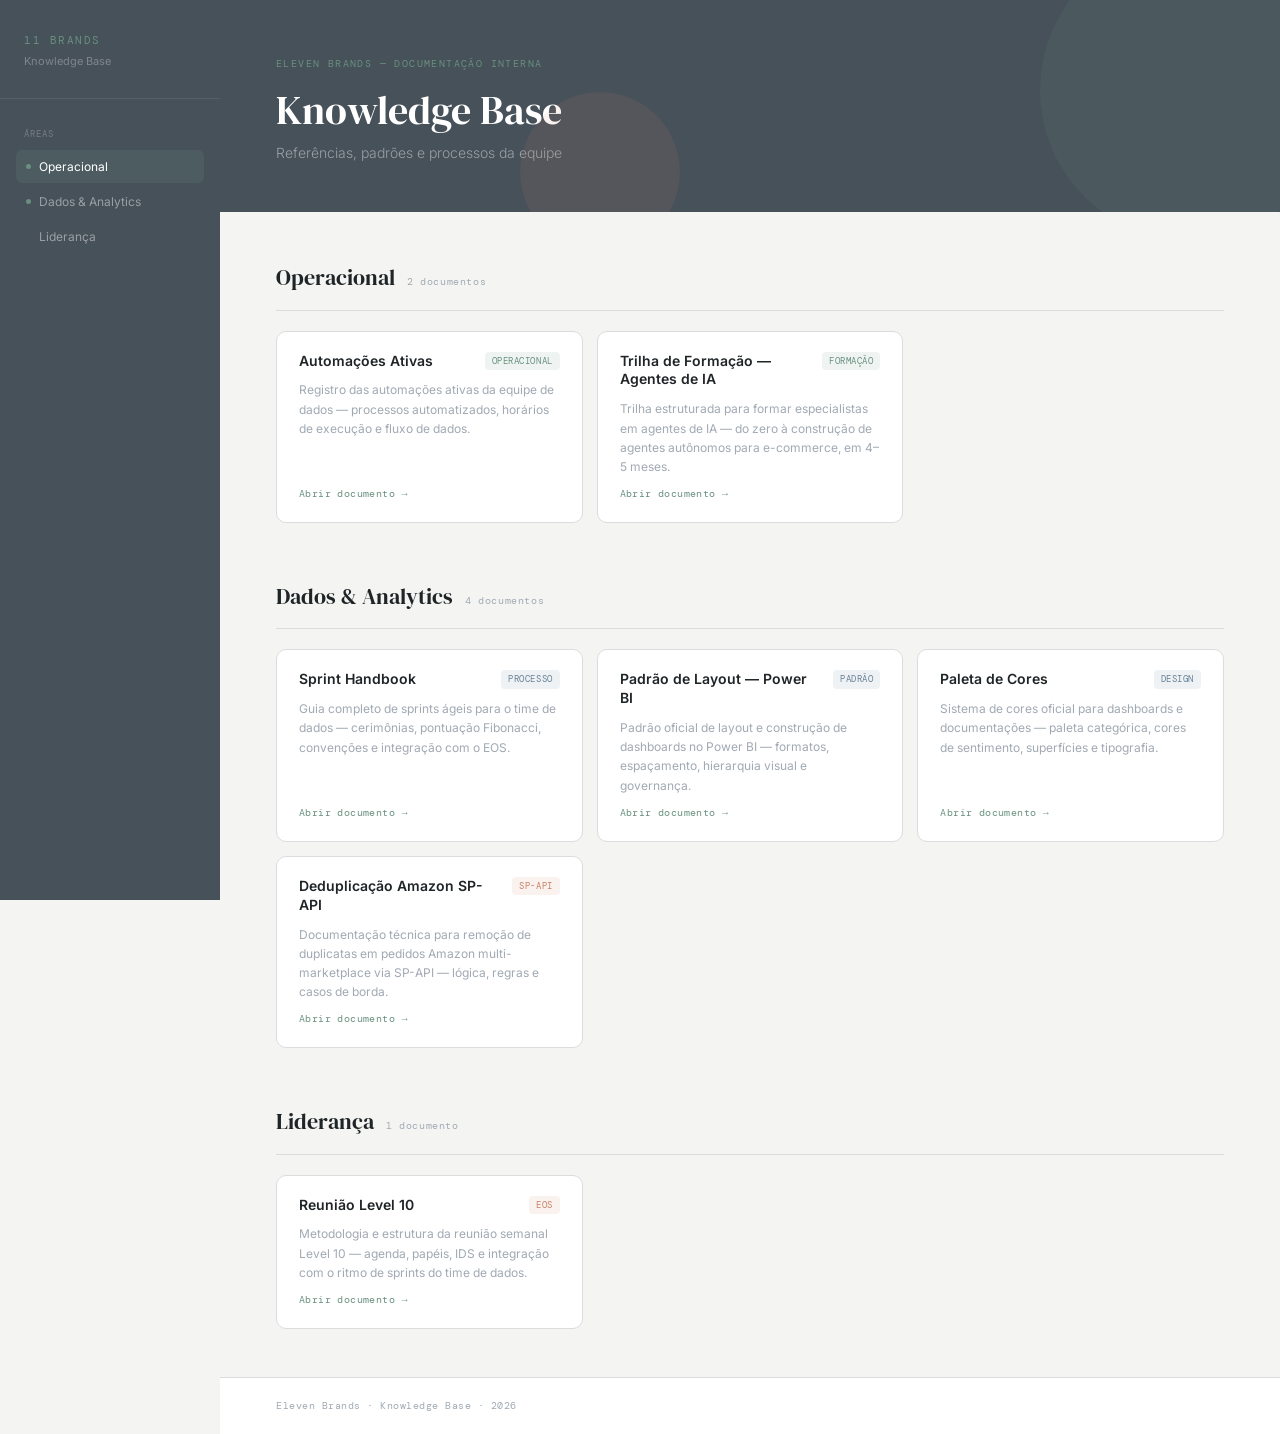
==== docs/index.html @ bc6799af "feat(docs): create Knowledge Base index page - Creates docs/index.html as the root landing page for " ====
<!DOCTYPE html>
<html lang="pt-BR">
<head>
<meta charset="UTF-8">
<meta name="viewport" content="width=device-width, initial-scale=1.0">
<title>Knowledge Base — Eleven Brands</title>
<link href="https://fonts.googleapis.com/css2?family=DM+Serif+Display&family=DM+Mono:wght@400;500&family=Inter:wght@300;400;500;600&display=swap" rel="stylesheet">
<style>
  /* ── VARIABLES ── */
  :root {
    --sage: #68907E;
    --graphite: #47515A;
    --blue-gray: #668197;
    --terracotta: #C68065;
    --gray-mid: #A1A9B3;
    --bg-page: #F4F5F3;
    --bg-visual: #FFFFFF;
    --border: #DADDDD;
    --text-title: #1F2427;
    --text-label: #47515A;
    --font-serif: 'DM Serif Display', serif;
    --font-sans: 'Inter', sans-serif;
    --font-mono: 'DM Mono', monospace;
  }

  * { margin: 0; padding: 0; box-sizing: border-box; }

  body {
    font-family: var(--font-sans);
    background: var(--bg-page);
    color: var(--text-title);
    font-size: 14px;
    line-height: 1.6;
    display: flex;
    min-height: 100vh;
  }

  /* ── SIDEBAR ── */
  .sidebar {
    width: 220px;
    flex-shrink: 0;
    background: var(--graphite);
    min-height: 100vh;
    position: fixed;
    top: 0; left: 0; bottom: 0;
    display: flex;
    flex-direction: column;
    padding: 32px 0;
    z-index: 10;
  }
  .sidebar-logo {
    padding: 0 24px 28px;
    border-bottom: 1px solid rgba(255,255,255,0.08);
    margin-bottom: 24px;
  }
  .sidebar-logo-name {
    font-family: var(--font-mono);
    font-size: 11px;
    letter-spacing: 0.14em;
    text-transform: uppercase;
    color: var(--sage);
  }
  .sidebar-logo-sub {
    font-size: 11px;
    color: rgba(255,255,255,0.3);
    margin-top: 3px;
  }
  .sidebar-nav { padding: 0 16px; display: flex; flex-direction: column; gap: 2px; }
  .sidebar-section-label {
    font-family: var(--font-mono);
    font-size: 9px;
    text-transform: uppercase;
    letter-spacing: 0.12em;
    color: rgba(255,255,255,0.25);
    padding: 0 8px;
    margin-bottom: 6px;
    margin-top: 4px;
  }
  .sidebar-link {
    display: flex;
    align-items: center;
    gap: 8px;
    padding: 7px 10px;
    border-radius: 6px;
    font-size: 12px;
    color: rgba(255,255,255,0.45);
    text-decoration: none;
    transition: background 0.15s, color 0.15s;
  }
  .sidebar-link:hover { background: rgba(255,255,255,0.07); color: rgba(255,255,255,0.8); }
  .sidebar-link.active { background: rgba(104,144,126,0.18); color: #fff; }
  .sidebar-dot {
    width: 5px; height: 5px;
    border-radius: 50%;
    background: var(--sage);
    flex-shrink: 0;
    opacity: 0;
    transition: opacity 0.15s;
  }
  .sidebar-link.active .sidebar-dot { opacity: 1; }

  /* ── MAIN ── */
  .main {
    margin-left: 220px;
    flex: 1;
    min-height: 100vh;
    display: flex;
    flex-direction: column;
  }

  /* ── HERO ── */
  .hero {
    background: var(--graphite);
    padding: 56px 56px 48px;
    position: relative;
    overflow: hidden;
  }
  .hero::before {
    content: '';
    position: absolute;
    top: -60px; right: -60px;
    width: 300px; height: 300px;
    border-radius: 50%;
    background: var(--sage);
    opacity: 0.12;
  }
  .hero::after {
    content: '';
    position: absolute;
    bottom: -40px; left: 300px;
    width: 160px; height: 160px;
    border-radius: 50%;
    background: var(--terracotta);
    opacity: 0.1;
  }
  .hero-label {
    font-family: var(--font-mono);
    font-size: 10px;
    letter-spacing: 0.14em;
    text-transform: uppercase;
    color: var(--sage);
    margin-bottom: 16px;
  }
  .hero h1 {
    font-family: var(--font-serif);
    font-size: 40px;
    font-weight: 400;
    color: #fff;
    line-height: 1.1;
    margin-bottom: 10px;
  }
  .hero-sub {
    font-size: 14px;
    color: rgba(255,255,255,0.45);
    font-weight: 300;
  }

  /* ── CONTENT ── */
  .content {
    flex: 1;
    padding: 48px 56px;
    display: flex;
    flex-direction: column;
    gap: 56px;
  }

  /* ── GROUP ── */
  .group-header {
    display: flex;
    align-items: baseline;
    gap: 12px;
    margin-bottom: 20px;
    padding-bottom: 14px;
    border-bottom: 1px solid var(--border);
  }
  .group-title {
    font-family: var(--font-serif);
    font-size: 22px;
    font-weight: 400;
    color: var(--text-title);
  }
  .group-count {
    font-family: var(--font-mono);
    font-size: 10px;
    color: var(--gray-mid);
    letter-spacing: 0.06em;
  }

  /* ── DOC GRID ── */
  .doc-grid {
    display: grid;
    grid-template-columns: repeat(auto-fill, minmax(260px, 1fr));
    gap: 14px;
  }
  .doc-card {
    background: var(--bg-visual);
    border: 1px solid var(--border);
    border-radius: 10px;
    padding: 20px 22px;
    text-decoration: none;
    display: flex;
    flex-direction: column;
    gap: 10px;
    transition: border-color 0.15s, box-shadow 0.15s;
  }
  .doc-card:hover {
    border-color: var(--sage);
    box-shadow: 0 2px 12px rgba(104,144,126,0.1);
  }
  .doc-card-top {
    display: flex;
    align-items: flex-start;
    justify-content: space-between;
    gap: 10px;
  }
  .doc-card-title {
    font-weight: 600;
    font-size: 14px;
    color: var(--text-title);
    line-height: 1.35;
  }
  .doc-card-tag {
    font-family: var(--font-mono);
    font-size: 9px;
    padding: 2px 7px;
    border-radius: 4px;
    background: rgba(104,144,126,0.1);
    color: var(--sage);
    text-transform: uppercase;
    letter-spacing: 0.06em;
    white-space: nowrap;
    flex-shrink: 0;
  }
  .doc-card-tag.blue { background: rgba(102,129,151,0.1); color: var(--blue-gray); }
  .doc-card-tag.terra { background: rgba(198,128,101,0.1); color: var(--terracotta); }
  .doc-card-desc {
    font-size: 12px;
    color: var(--gray-mid);
    line-height: 1.6;
    flex: 1;
  }
  .doc-card-action {
    font-family: var(--font-mono);
    font-size: 10px;
    color: var(--sage);
    letter-spacing: 0.04em;
  }

  /* ── FOOTER ── */
  .footer {
    padding: 20px 56px;
    border-top: 1px solid var(--border);
    font-family: var(--font-mono);
    font-size: 10px;
    color: var(--gray-mid);
    letter-spacing: 0.05em;
    background: var(--bg-visual);
  }
</style>
</head>
<body>

<!-- SIDEBAR -->
<aside class="sidebar">
  <div class="sidebar-logo">
    <div class="sidebar-logo-name">11 Brands</div>
    <div class="sidebar-logo-sub">Knowledge Base</div>
  </div>
  <nav class="sidebar-nav">
    <div class="sidebar-section-label">Áreas</div>
    <a href="#operacional" class="sidebar-link" data-section="operacional">
      <span class="sidebar-dot"></span> Operacional
    </a>
    <a href="#dados" class="sidebar-link" data-section="dados">
      <span class="sidebar-dot"></span> Dados & Analytics
    </a>
    <a href="#lideranca" class="sidebar-link" data-section="lideranca">
      <span class="sidebar-dot"></span> Liderança
    </a>
  </nav>
</aside>

<!-- MAIN -->
<div class="main">

  <!-- HERO -->
  <div class="hero">
    <div class="hero-label">Eleven Brands — Documentação Interna</div>
    <h1>Knowledge Base</h1>
    <div class="hero-sub">Referências, padrões e processos da equipe</div>
  </div>

  <!-- CONTENT -->
  <div class="content">

    <!-- GROUP: OPERACIONAL -->
    <section class="group" id="operacional">
      <div class="group-header">
        <h2 class="group-title">Operacional</h2>
        <span class="group-count">2 documentos</span>
      </div>
      <div class="doc-grid">

        <a class="doc-card" href="./11_brands/operacional/automations.html">
          <div class="doc-card-top">
            <h3 class="doc-card-title">Automações Ativas</h3>
            <span class="doc-card-tag">Operacional</span>
          </div>
          <p class="doc-card-desc">Registro das automações ativas da equipe de dados — processos automatizados, horários de execução e fluxo de dados.</p>
          <span class="doc-card-action">Abrir documento →</span>
        </a>

        <a class="doc-card" href="./11_brands/operacional/recommended_courses.html">
          <div class="doc-card-top">
            <h3 class="doc-card-title">Trilha de Formação — Agentes de IA</h3>
            <span class="doc-card-tag">Formação</span>
          </div>
          <p class="doc-card-desc">Trilha estruturada para formar especialistas em agentes de IA — do zero à construção de agentes autônomos para e-commerce, em 4–5 meses.</p>
          <span class="doc-card-action">Abrir documento →</span>
        </a>

      </div>
    </section>

    <!-- GROUP: DADOS & ANALYTICS -->
    <section class="group" id="dados">
      <div class="group-header">
        <h2 class="group-title">Dados & Analytics</h2>
        <span class="group-count">4 documentos</span>
      </div>
      <div class="doc-grid">

        <a class="doc-card" href="./11_brands/dados-analytics/data_sprint_handbook.html">
          <div class="doc-card-top">
            <h3 class="doc-card-title">Sprint Handbook</h3>
            <span class="doc-card-tag blue">Processo</span>
          </div>
          <p class="doc-card-desc">Guia completo de sprints ágeis para o time de dados — cerimônias, pontuação Fibonacci, convenções e integração com o EOS.</p>
          <span class="doc-card-action">Abrir documento →</span>
        </a>

        <a class="doc-card" href="./11_brands/dados-analytics/layout_standard_for_power_bi.html">
          <div class="doc-card-top">
            <h3 class="doc-card-title">Padrão de Layout — Power BI</h3>
            <span class="doc-card-tag blue">Padrão</span>
          </div>
          <p class="doc-card-desc">Padrão oficial de layout e construção de dashboards no Power BI — formatos, espaçamento, hierarquia visual e governança.</p>
          <span class="doc-card-action">Abrir documento →</span>
        </a>

        <a class="doc-card" href="./11_brands/dados-analytics/color_palette.html">
          <div class="doc-card-top">
            <h3 class="doc-card-title">Paleta de Cores</h3>
            <span class="doc-card-tag blue">Design</span>
          </div>
          <p class="doc-card-desc">Sistema de cores oficial para dashboards e documentações — paleta categórica, cores de sentimento, superfícies e tipografia.</p>
          <span class="doc-card-action">Abrir documento →</span>
        </a>

        <a class="doc-card" href="./11_brands/dados-analytics/amazon_multimarketplace_dedup.html">
          <div class="doc-card-top">
            <h3 class="doc-card-title">Deduplicação Amazon SP-API</h3>
            <span class="doc-card-tag terra">SP-API</span>
          </div>
          <p class="doc-card-desc">Documentação técnica para remoção de duplicatas em pedidos Amazon multi-marketplace via SP-API — lógica, regras e casos de borda.</p>
          <span class="doc-card-action">Abrir documento →</span>
        </a>

      </div>
    </section>

    <!-- GROUP: LIDERANÇA -->
    <section class="group" id="lideranca">
      <div class="group-header">
        <h2 class="group-title">Liderança</h2>
        <span class="group-count">1 documento</span>
      </div>
      <div class="doc-grid">

        <a class="doc-card" href="./11_brands/lideranca/l10_meetings.html">
          <div class="doc-card-top">
            <h3 class="doc-card-title">Reunião Level 10</h3>
            <span class="doc-card-tag terra">EOS</span>
          </div>
          <p class="doc-card-desc">Metodologia e estrutura da reunião semanal Level 10 — agenda, papéis, IDS e integração com o ritmo de sprints do time de dados.</p>
          <span class="doc-card-action">Abrir documento →</span>
        </a>

      </div>
    </section>

  </div><!-- /content -->

  <div class="footer">
    Eleven Brands · Knowledge Base · 2026
  </div>

</div><!-- /main -->

<script>
  const links = document.querySelectorAll('.sidebar-link[data-section]');
  const sections = Array.from(links).map(l => document.getElementById(l.dataset.section)).filter(Boolean);

  function setActive() {
    let current = sections[0];
    sections.forEach(s => { if (s.getBoundingClientRect().top <= 120) current = s; });
    links.forEach(l => l.classList.toggle('active', l.dataset.section === current.id));
  }

  window.addEventListener('scroll', setActive, { passive: true });
  setActive();
</script>

</body>
</html>
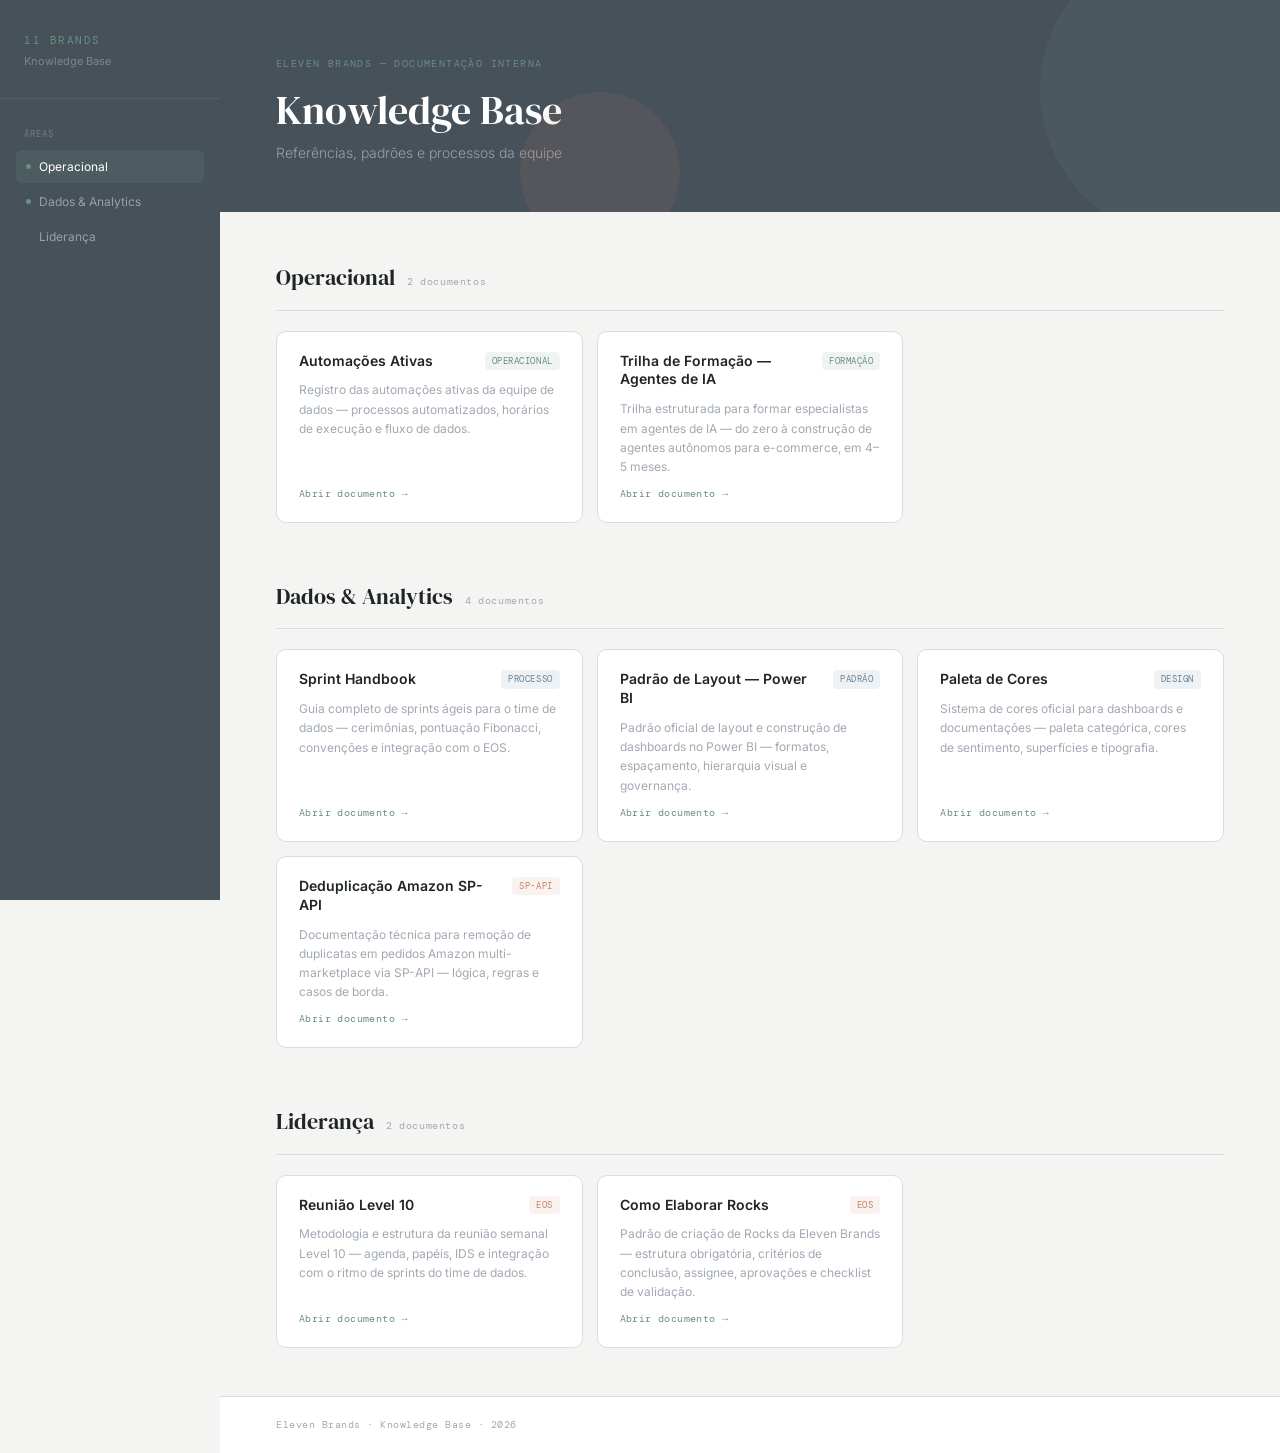
==== commit 368ebae9: "feat(docs): add SOP de Rocks to Liderança section Adds interactive HTML document "Como Elaborar Rock" ====
--- a/docs/index.html
+++ b/docs/index.html
@@ -373,7 +373,7 @@
     <section class="group" id="lideranca">
       <div class="group-header">
         <h2 class="group-title">Liderança</h2>
-        <span class="group-count">1 documento</span>
+        <span class="group-count">2 documentos</span>
       </div>
       <div class="doc-grid">
 
@@ -383,6 +383,15 @@
             <span class="doc-card-tag terra">EOS</span>
           </div>
           <p class="doc-card-desc">Metodologia e estrutura da reunião semanal Level 10 — agenda, papéis, IDS e integração com o ritmo de sprints do time de dados.</p>
+          <span class="doc-card-action">Abrir documento →</span>
+        </a>
+
+        <a class="doc-card" href="./11_brands/lideranca/rocks_sop.html">
+          <div class="doc-card-top">
+            <h3 class="doc-card-title">Como Elaborar Rocks</h3>
+            <span class="doc-card-tag terra">EOS</span>
+          </div>
+          <p class="doc-card-desc">Padrão de criação de Rocks da Eleven Brands — estrutura obrigatória, critérios de conclusão, assignee, aprovações e checklist de validação.</p>
           <span class="doc-card-action">Abrir documento →</span>
         </a>
 
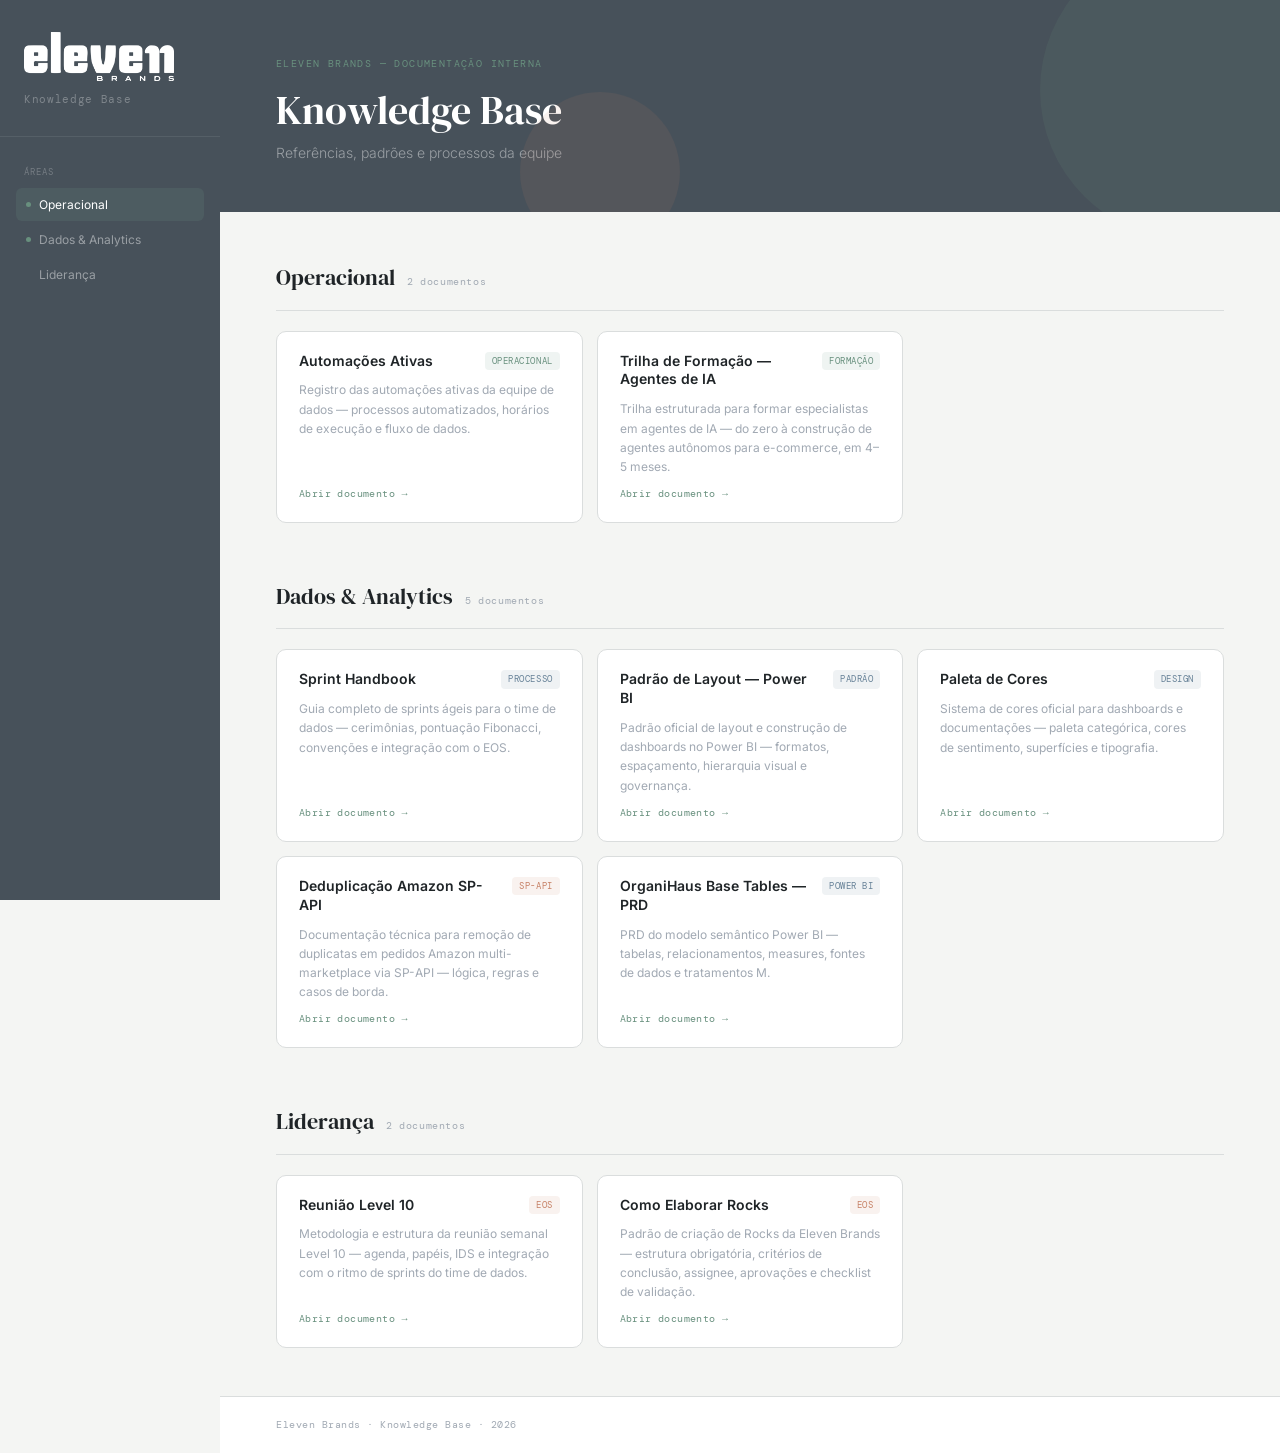
==== commit cb2763b0: "feat(docs): adicionar menu de navegação e botão de voltar nas páginas Adiciona um botão de voltar (í" ====
--- a/docs/index.html
+++ b/docs/index.html
@@ -53,17 +53,18 @@
     border-bottom: 1px solid rgba(255,255,255,0.08);
     margin-bottom: 24px;
   }
-  .sidebar-logo-name {
+  .sidebar-logo-img {
+    width: 100%;
+    max-width: 150px;
+    height: auto;
+    display: block;
+  }
+  .sidebar-logo-sub {
     font-family: var(--font-mono);
     font-size: 11px;
-    letter-spacing: 0.14em;
-    text-transform: uppercase;
-    color: var(--sage);
-  }
-  .sidebar-logo-sub {
-    font-size: 11px;
+    letter-spacing: 0.06em;
     color: rgba(255,255,255,0.3);
-    margin-top: 3px;
+    margin-top: 10px;
   }
   .sidebar-nav { padding: 0 16px; display: flex; flex-direction: column; gap: 2px; }
   .sidebar-section-label {
@@ -263,7 +264,7 @@
 <!-- SIDEBAR -->
 <aside class="sidebar">
   <div class="sidebar-logo">
-    <div class="sidebar-logo-name">11 Brands</div>
+    <img class="sidebar-logo-img" src="./11_brands/assets/eleven-brands-logo.png" alt="Eleven Brands">
     <div class="sidebar-logo-sub">Knowledge Base</div>
   </div>
   <nav class="sidebar-nav">
@@ -326,7 +327,7 @@
     <section class="group" id="dados">
       <div class="group-header">
         <h2 class="group-title">Dados & Analytics</h2>
-        <span class="group-count">4 documentos</span>
+        <span class="group-count">5 documentos</span>
       </div>
       <div class="doc-grid">
 
@@ -363,6 +364,15 @@
             <span class="doc-card-tag terra">SP-API</span>
           </div>
           <p class="doc-card-desc">Documentação técnica para remoção de duplicatas em pedidos Amazon multi-marketplace via SP-API — lógica, regras e casos de borda.</p>
+          <span class="doc-card-action">Abrir documento →</span>
+        </a>
+
+        <a class="doc-card" href="./11_brands/dados-analytics/organihaus_base_tables_prd.html">
+          <div class="doc-card-top">
+            <h3 class="doc-card-title">OrganiHaus Base Tables — PRD</h3>
+            <span class="doc-card-tag blue">Power BI</span>
+          </div>
+          <p class="doc-card-desc">PRD do modelo semântico Power BI — tabelas, relacionamentos, measures, fontes de dados e tratamentos M.</p>
           <span class="doc-card-action">Abrir documento →</span>
         </a>
 
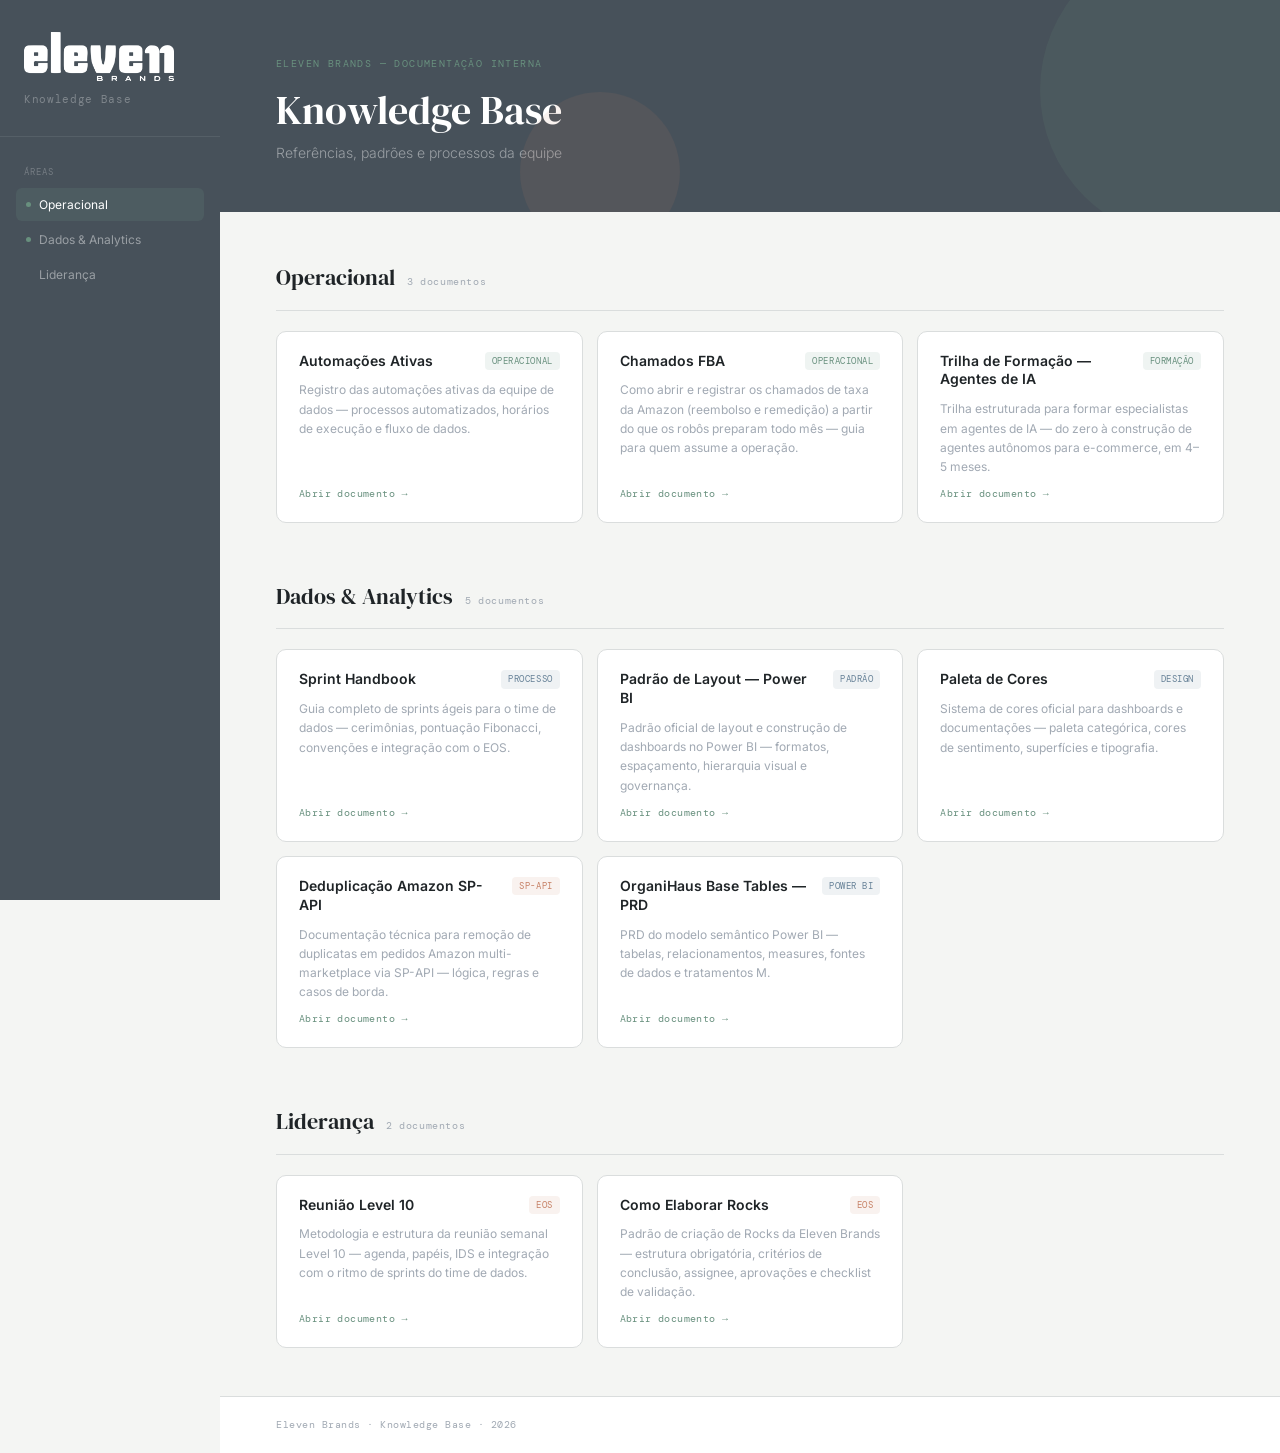
==== commit 47ce8362: "docs(operacional): guia de Chamados FBA para a Tamara - novo doc chamados_fba.html + css: dois fluxo" ====
--- a/docs/index.html
+++ b/docs/index.html
@@ -298,7 +298,7 @@
     <section class="group" id="operacional">
       <div class="group-header">
         <h2 class="group-title">Operacional</h2>
-        <span class="group-count">2 documentos</span>
+        <span class="group-count">3 documentos</span>
       </div>
       <div class="doc-grid">
 
@@ -308,6 +308,15 @@
             <span class="doc-card-tag">Operacional</span>
           </div>
           <p class="doc-card-desc">Registro das automações ativas da equipe de dados — processos automatizados, horários de execução e fluxo de dados.</p>
+          <span class="doc-card-action">Abrir documento →</span>
+        </a>
+
+        <a class="doc-card" href="./11_brands/operacional/chamados_fba.html">
+          <div class="doc-card-top">
+            <h3 class="doc-card-title">Chamados FBA</h3>
+            <span class="doc-card-tag">Operacional</span>
+          </div>
+          <p class="doc-card-desc">Como abrir e registrar os chamados de taxa da Amazon (reembolso e remedição) a partir do que os robôs preparam todo mês — guia para quem assume a operação.</p>
           <span class="doc-card-action">Abrir documento →</span>
         </a>
 
